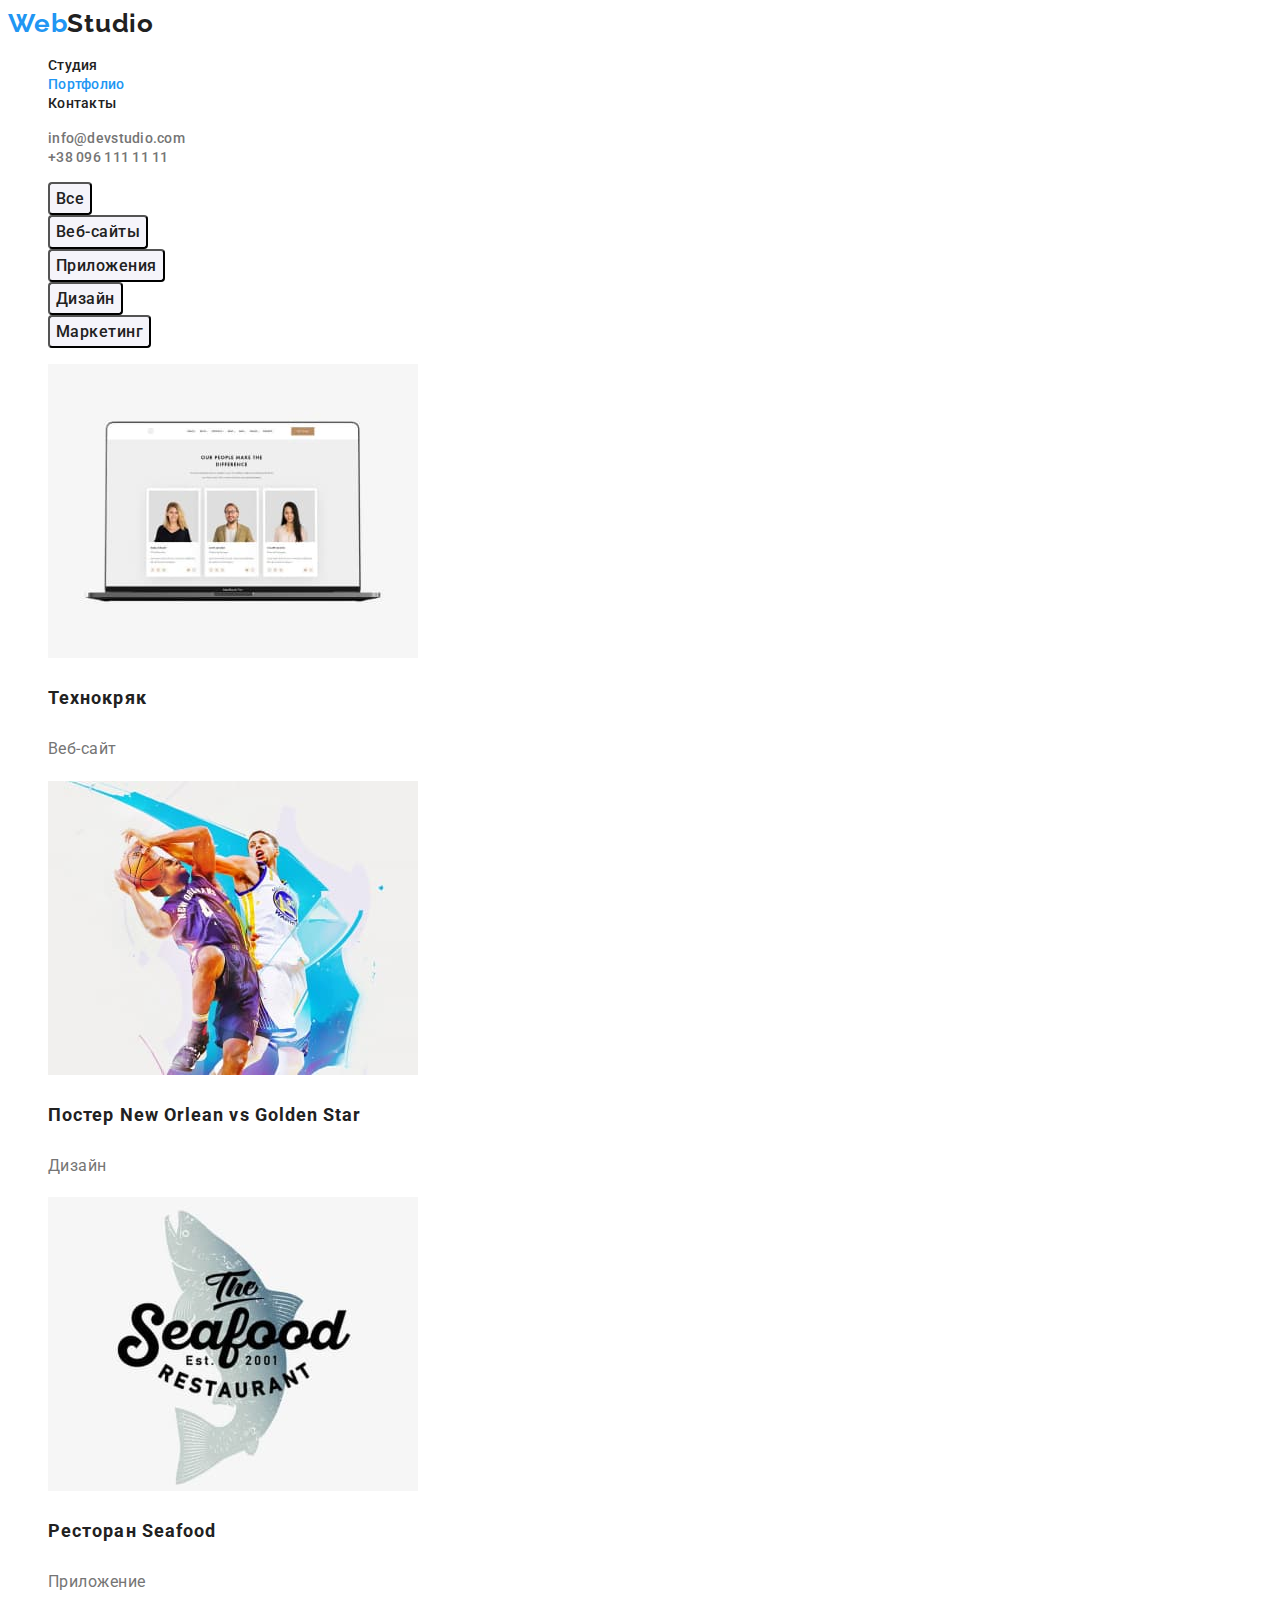
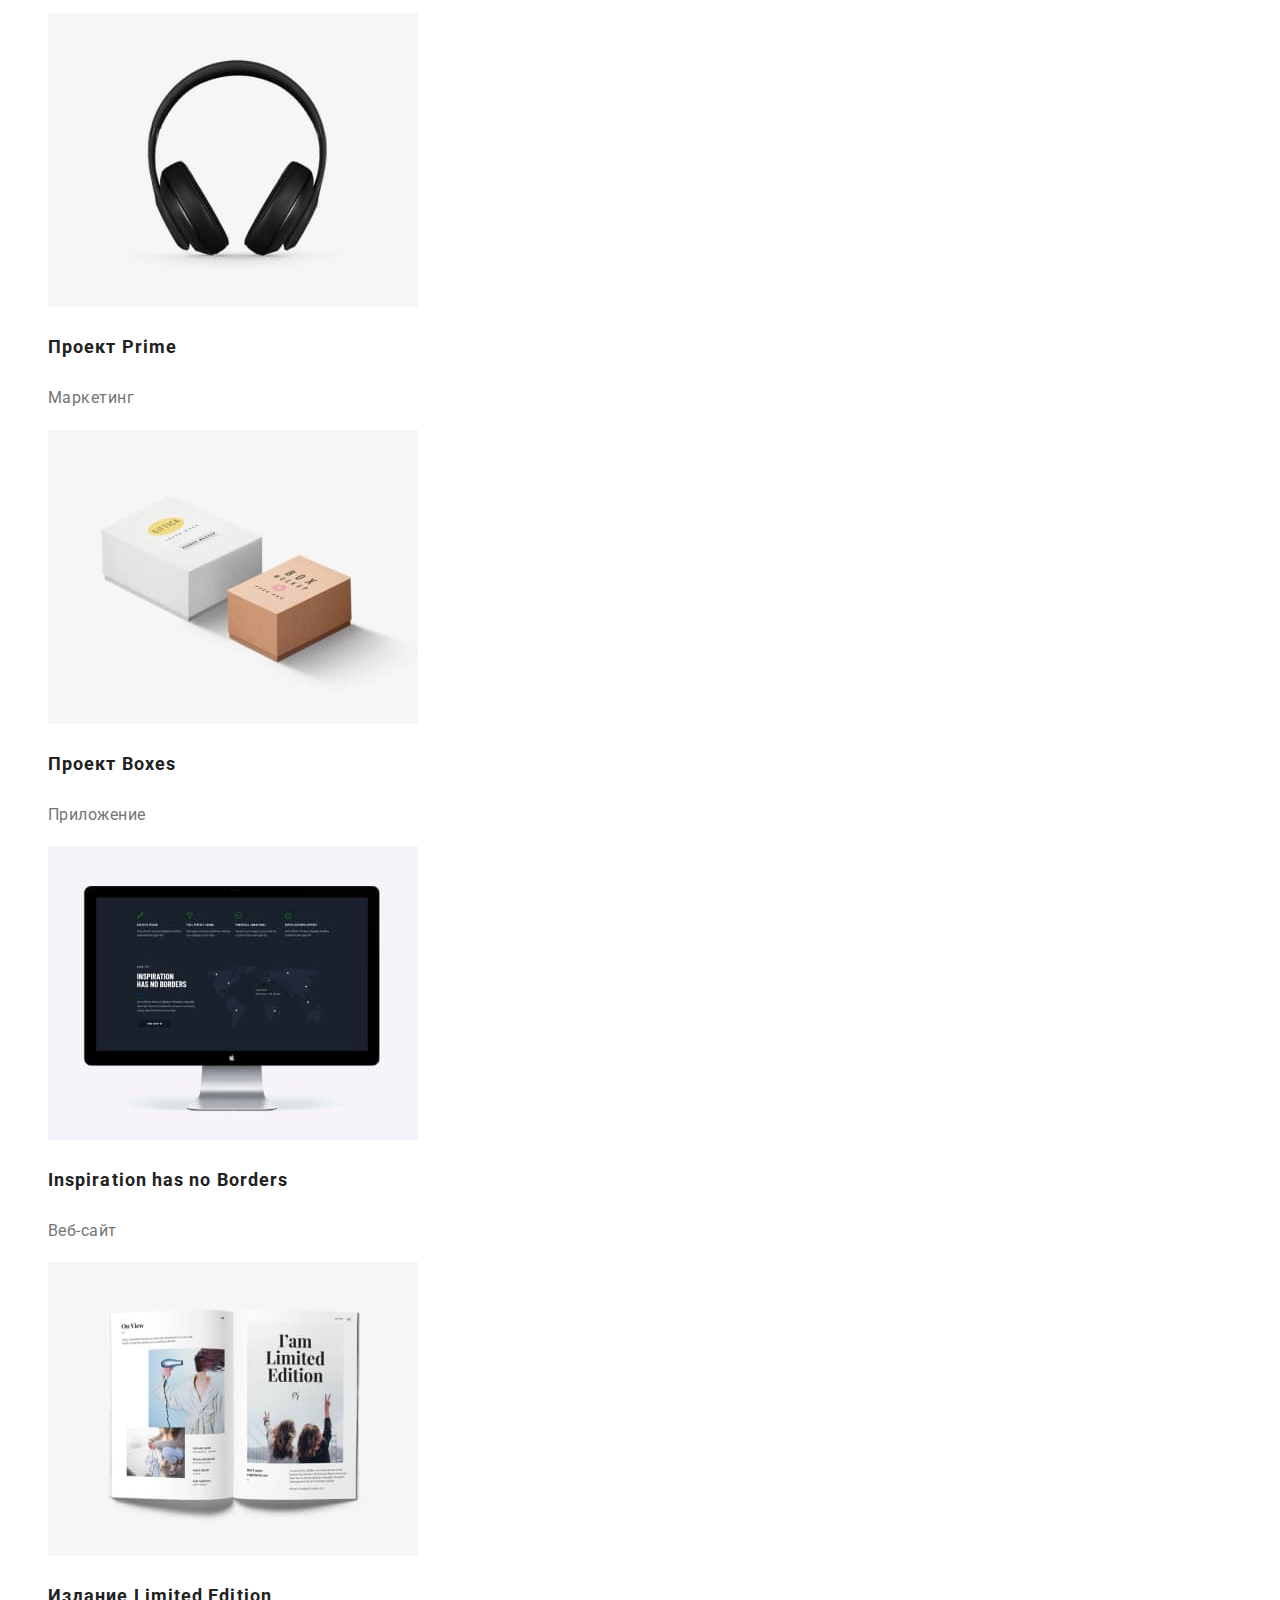
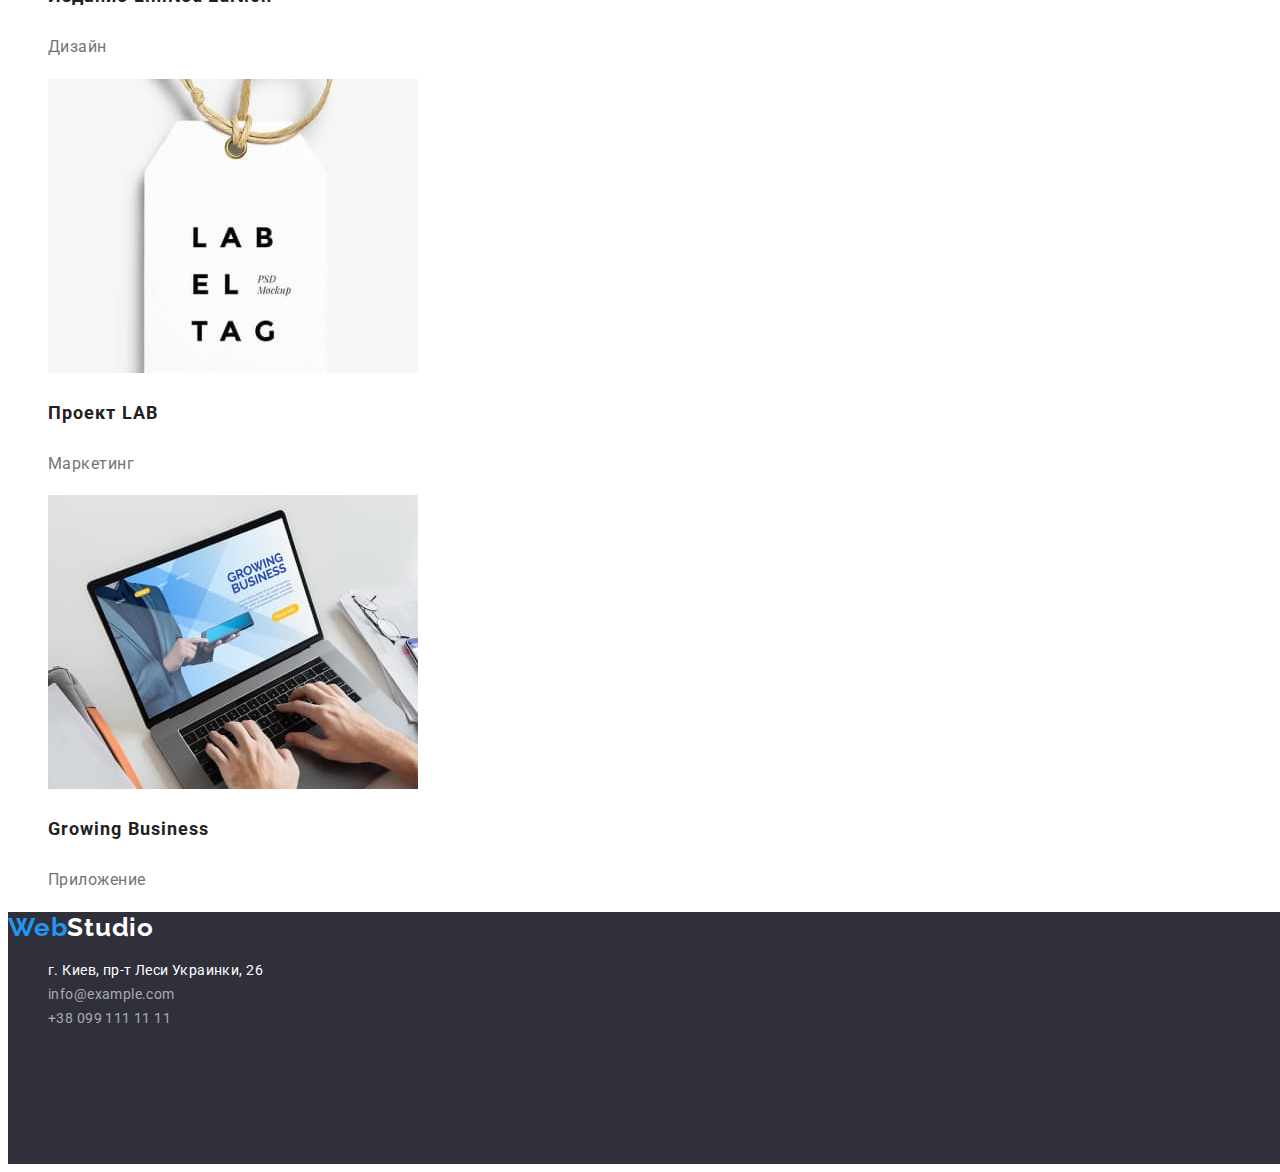
==== portfolio.html @ d27356a3 ".гит клон" ====
<!DOCTYPE html>
<html lang="ru">
  <head>
    <meta charset="UTF-8" />
    <meta http-equiv="X-UA-Compatible" content="IE=edge" />
    <meta name="viewport" content="width=device-width, initial-scale=1.0" />
    <title>Document</title>
    <link rel="stylesheet" href="./css/styles.css" />
    <link rel="preconnect" href="https://fonts.gstatic.com" />
    <link
      href="https://fonts.googleapis.com/css2?family=Raleway:wght@700&family=Roboto:wght@400;500;700;900&display=swap"
      rel="stylesheet"
    />
  </head>
  <body>
    <header class="page-header">
      <nav class="header-nav">
        <a class="logo link" href="./index.html">Web<span class="logo-span">Studio</span></a>
        <ul class="menu list">
          <li class="menu-item">
            <a class="menu-link link" href="./index.html">Студия</a>
          </li>
          <li class="menu-item">
            <a class="menu-link link current" href="./portfolio.html">Портфолио</a>
          </li>
          <li class="menu-item">
            <a class="menu-link link" href="">Контакты</a>
          </li>
        </ul>
      </nav>
      <ul class="header-contact list">
        <li class="header-contact-item">
          <a
            class="mail-link link"
            href="mailto:info@devstudio.com"
            target="_blank"
            rel="noopener noreferrer"
            >info@devstudio.com</a
          >
        </li>
        <li class="header-contact-item">
          <a class="tel-link link" href="tel:+380961111111">+38 096 111 11 11</a>
        </li>
      </ul>
    </header>
    <main>
      <section>
        <h2 hidden>Лист категорий</h2>
        <ul class="category-list list">
          <li class="category-list-item">
            <button class="category-list-button" type="button">Все</button>
          </li>
          <li class="category-list-item">
            <button class="category-list-button" type="button">Веб-сайты</button>
          </li>
          <li class="category-list-item">
            <button class="category-list-button" type="button">Приложения</button>
          </li>
          <li class="category-list-item">
            <button class="category-list-button" type="button">Дизайн</button>
          </li>
          <li class="category-list-item">
            <button class="category-list-button" type="button">Маркетинг</button>
          </li>
        </ul>
        <ul class="product-list list">
          <li class="product-item">
            <a class="product-link link" href=""
              ><img
                class="product-item-image"
                src="./images/portfolio/list-foto-1.jpg"
                alt="фотография на ноутбуке"
                width="370"
                height="294"
              />
              <h3 class="product-item-suptitle">Технокряк</h3>
              <p class="product-item-name">Веб-сайт</p></a
            >
          </li>
          <li class="product-item">
            <a class="product-link link" href="">
              <img
                class="product-item-image"
                src="./images/portfolio/list-foto-2.jpg"
                alt="два баскетболиста"
                width="370"
                height="294"
              />
              <h3 class="product-item-suptitle">Постер New Orlean vs Golden Star</h3>
              <p class="product-item-name">Дизайн</p></a
            >
          </li>
          <li class="product-item">
            <a class="product-link link" href=""
              ><img
                class="product-item-image"
                src="./images/portfolio/list-foto-3.jpg"
                alt="эмблема ресторана"
                width="370"
                height="294"
              />
              <h3 class="product-item-suptitle">Ресторан Seafood</h3>
              <p class="product-item-name">Приложение</p></a
            >
          </li>
          <li class="product-item">
            <a class="product-link link" href="">
              <img
                class="product-item-image"
                src="./images/portfolio/list-foto-4.jpg"
                alt="наушники"
                width="370"
                height="294"
              />
              <h3 class="product-item-suptitle">Проект Prime</h3>
              <p class="product-item-name">Маркетинг</p>
            </a>
          </li>
          <li class="product-item">
            <a class="product-link link" href="">
              <img
                class="product-item-image"
                src="./images/portfolio/list-foto-5.jpg"
                alt="коробки"
                width="370"
                height="294"
              />
              <h3 class="product-item-suptitle">Проект Boxes</h3>
              <p class="product-item-name">Приложение</p>
            </a>
          </li>
          <li class="product-item">
            <a class="product-link link" href="">
              <img
                class="product-item-image"
                src="./images/portfolio/list-foto-6.jpg"
                alt="экран компьютера"
                width="370"
                height="294"
              />
              <h3 class="product-item-suptitle" lang="en">Inspiration has no Borders</h3>
              <p class="product-item-name">Веб-сайт</p>
            </a>
          </li>
          <li class="product-item">
            <a class="product-link link" href="">
              <img
                class="product-item-image"
                src="./images/portfolio/list-foto-7.jpg"
                alt="открытая книга"
                width="370"
                height="294"
              />
              <h3 class="product-item-suptitle">Издание Limited Edition</h3>
              <p class="product-item-name">Дизайн</p>
            </a>
          </li>
          <li class="product-item">
            <a class="product-link link" href="">
              <img
                class="product-item-image"
                src="./images/portfolio/list-foto-8.jpg"
                alt="брелок"
                width="370"
                height="294"
              />
              <h3 class="product-item-suptitle">Проект LAB</h3>
              <p class="product-item-name">Маркетинг</p>
            </a>
          </li>
          <li class="product-item">
            <a class="product-link link" href="">
              <img
                class="product-item-image"
                src="./images/portfolio/list-foto-9.jpg"
                alt="человек печатает на ноутбуке"
                width="370"
                height="294"
              />
              <h3 class="product-item-suptitle" lang="en">Growing Business</h3>
              <p class="product-item-name">Приложение</p>
            </a>
          </li>
        </ul>
      </section>
    </main>
    <footer class="page-footer">
      <a class="logo link" href="./index.html">Web<span class="logo-span-white">Studio</span></a>
      <address class="footer-address">
        <ul class="footer-adrress list">
          <li class="footer-adrress-item">
            <a
              class="address-link link"
              href="https://goo.gl/maps/wWA3sE1tbe9znMvM6"
              target="_blank"
              rel="noopener noreferrer"
            >
              г. Киев, пр-т Леси Украинки, 26</a
            >
          </li>

          <li class="footer-adrress-item">
            <a class="mail-link-footer link" href="mailto:info@example.com">info@example.com</a>
          </li>
          <li class="footer-adrress-item">
            <a class="tel-link-footer link" href="tel:+380991111111">+38 099 111 11 11</a>
          </li>
        </ul>
      </address>
    </footer>
  </body>
</html>
---- css/styles.css ----
:root {
  --accent-color: #2196f3;
  --black-title-color: #212121;
  --product-item-name-color: #757575;
}

body {
  font-family: 'Roboto', sans-serif;
  font-style: normal;
  font-weight: 400;
}
/* header */
.logo {
  font-family: Raleway;
  font-weight: 700;
  font-size: 26px;
  line-height: 1.2;

  letter-spacing: 0.03em;

  color: var(--accent-color);
}
.logo-span {
  color: var(--black-title-color);
}
.logo-span-white {
  color: #ffffff;
}
.list {
  list-style: none;
}
.link {
  text-decoration: none;
}
.menu-link.current {
  color: var(--accent-color);
}
.menu-link {
  font-weight: 500;
  font-size: 14px;
  line-height: 1.14;
  letter-spacing: 0.02em;
  color: var(--black-title-color);
}

.menu-link:hover,
.menu-link:focus {
  color: var(--accent-color);
}
.tel-link {
  font-weight: 500;
  font-size: 14px;
  line-height: 1.14;
  letter-spacing: 0.02em;
  color: var(--product-item-name-color);
}
.mail-link {
  font-weight: 500;
  font-size: 14px;
  line-height: 1.14;
  letter-spacing: 0.02em;
  color: var(--product-item-name-color);
}
.tel-link:hover,
.tel-link:focus {
  color: var(--accent-color);
}
.mail-link:hover,
.mail-link:focus {
  color: var(--accent-color);
}

/* main */

.main-title {
  font-weight: 900;
  font-size: 44px;
  line-height: 1.37;
  text-align: center;
  letter-spacing: 0.06em;
  text-transform: uppercase;

  /* color: #ffffff; */
}

.modal-btn {
  font-family: 'Roboto', sans-serif;
  font-weight: 700;
  font-size: 16px;
  line-height: 1.88;
  color: #ffffff;
  width: 200px;
  height: 50px;
  left: 700px;
  top: 430px;
  cursor: pointer;
  background-color: var(--accent-color);
  box-shadow: 0px 4px 4px rgba(0, 0, 0, 0.15);
  border-radius: 4px;
}
.modal-btn:hover,
.modal-btn:focus {
  background: #188ce8;
  box-shadow: 0px 4px 4px rgba(0, 0, 0, 0.15);
  border-radius: 4px;
}
.advantage-suptitle {
  font-weight: 700;
  font-size: 14px;
  line-height: 1.14;
  letter-spacing: 0.03em;
  text-transform: uppercase;

  color: var(--black-title-color);
}
.advantage-text {
  font-weight: 400;
  font-size: 14px;
  line-height: 1.71;
  letter-spacing: 0.03em;
  color: #757575;
}
.about-title {
  font-weight: 700;
  font-size: 36px;
  line-height: 1.17;
  text-align: center;
  letter-spacing: 0.03em;

  color: var(--black-title-color);
}
.team-title {
  font-weight: bold;
  font-size: 36px;
  line-height: 1.17;
  text-align: center;
  letter-spacing: 0.03em;
  color: var(--black-title-color);
}
.team-name {
  font-weight: 500;
  font-size: 16px;
  line-height: 1.19;

  letter-spacing: 0.03em;

  color: var(--black-title-color);
}
.team-profession {
  font-weight: 400;
  font-size: 16px;
  line-height: 1.19;

  letter-spacing: 0.03em;

  color: var(--product-item-name-color);
}
/* portfolio main */
.product-item-name {
  font-weight: 400;
  font-size: 16px;
  line-height: 1.9;
  letter-spacing: 0.03em;
  color: var(--product-item-name-color);
}
.product-item-suptitle {
  font-weight: 700;
  font-size: 18px;
  line-height: 2;

  letter-spacing: 0.06em;

  color: var(--black-title-color);
}

.category-list-button {
  font-family: 'Roboto', sans-serif;
  color: var(--black-title-color);
  font-weight: 500;
  font-size: 16px;
  line-height: 1.7;
  text-align: center;
  letter-spacing: 0.03em;
  border-radius: 4px;
  background-color: #f5f4fa;
}
.category-list-button:hover,
.category-list-button:focus {
  color: #ffffff;
  background-color: var(--accent-color);
}
/* footer */
.footer-address {
  font-style: normal;
}
.page-footer {
  width: 1600px;
  height: 252px;
  left: 0px;
  top: 2097px;
  background-color: #2f303a;
}
.address-link {
  font-size: 14px;
  line-height: 1.71;
  letter-spacing: 0.03em;
  color: #ffffff;
}
.address-link:hover,
.address-link:focus {
  color: var(--accent-color);
}
.mail-link-footer {
  font-size: 14px;
  line-height: 1.71;

  letter-spacing: 0.03em;

  color: rgba(255, 255, 255, 0.6);
}
.mail-link-footer:hover,
.mail-link-footer:focus {
  color: var(--accent-color);
}
.tel-link-footer {
  font-size: 14px;
  line-height: 1.71;

  letter-spacing: 0.03em;

  color: rgba(255, 255, 255, 0.6);
}
.tel-link-footer:hover,
.tel-link-footer:focus {
  color: var(--accent-color);
}
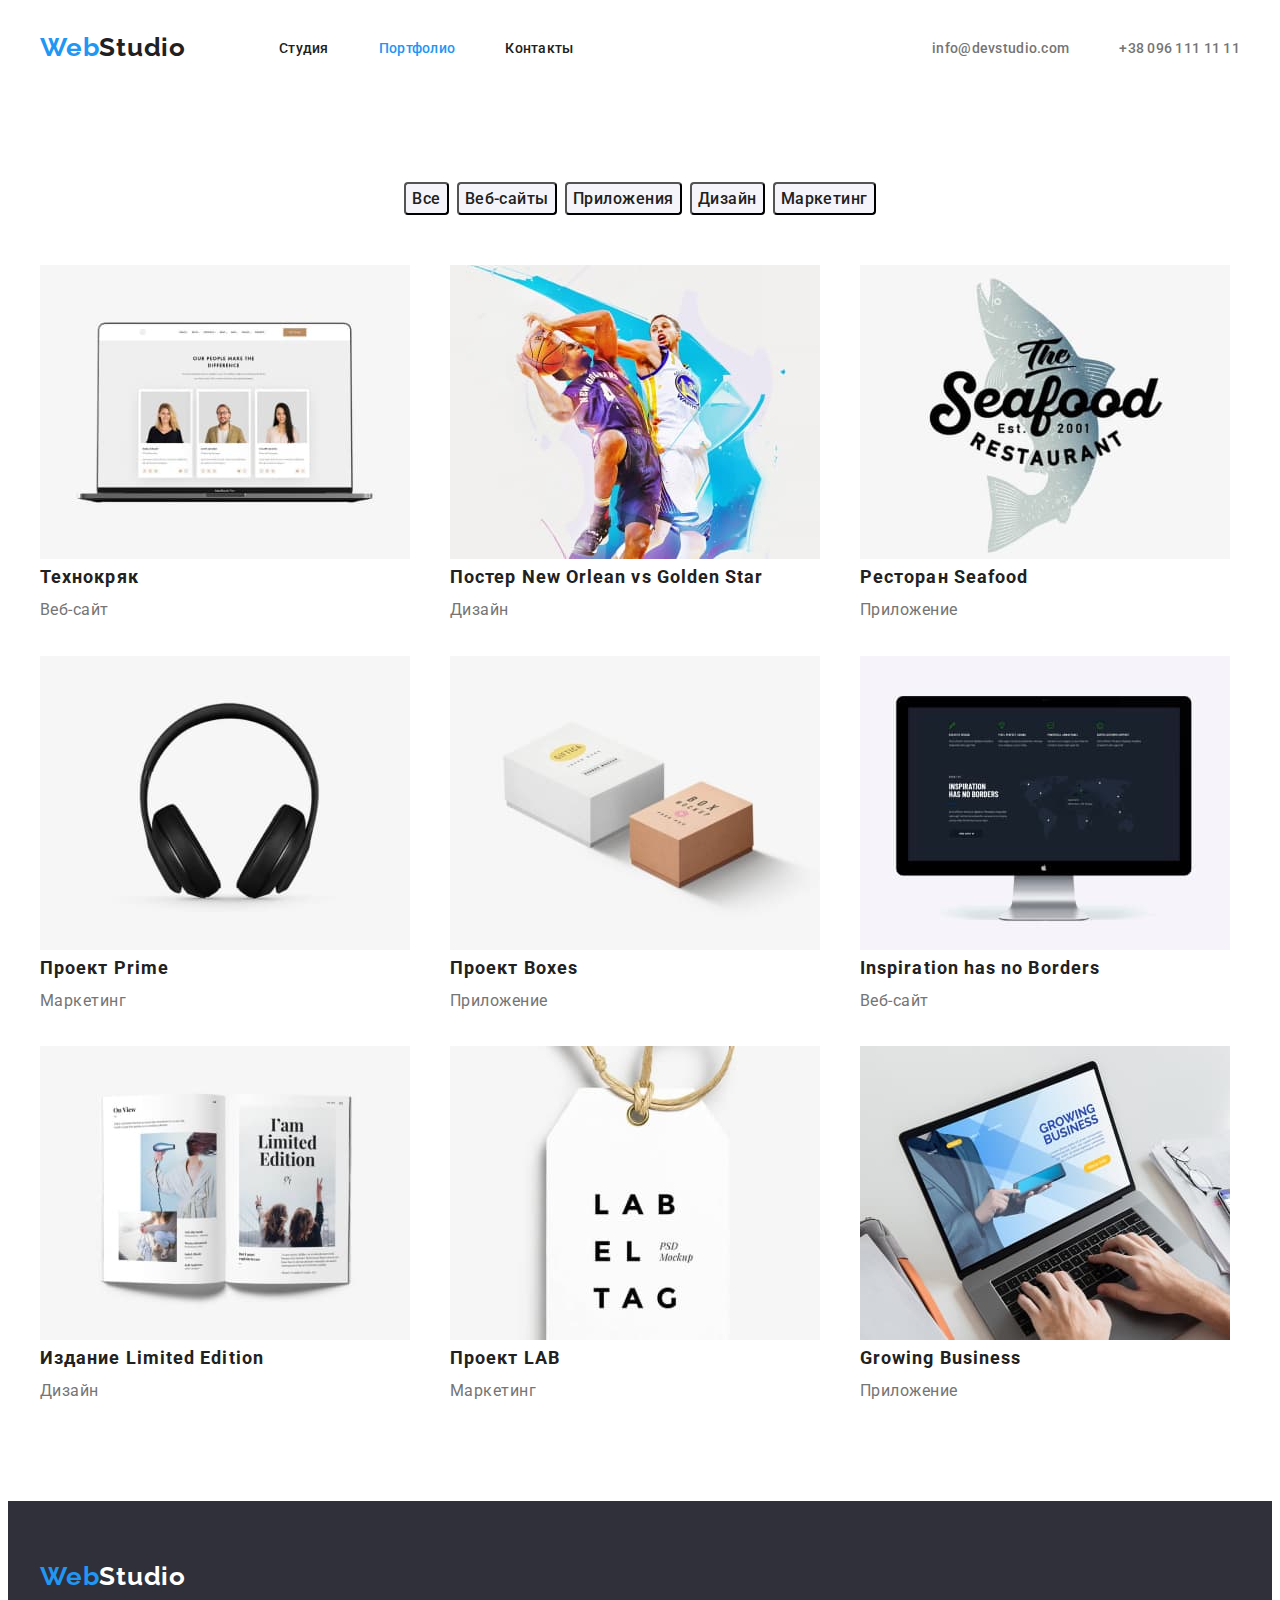
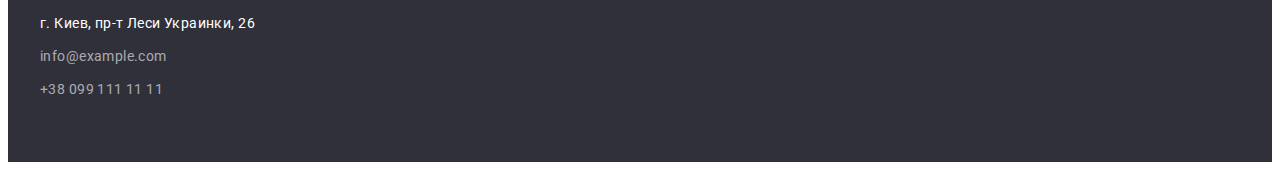
==== commit bd9ee5f4: "дз №3" ====
--- a/portfolio.html
+++ b/portfolio.html
@@ -14,199 +14,205 @@
   </head>
   <body>
     <header class="page-header">
-      <nav class="header-nav">
-        <a class="logo link" href="./index.html">Web<span class="logo-span">Studio</span></a>
-        <ul class="menu list">
-          <li class="menu-item">
-            <a class="menu-link link" href="./index.html">Студия</a>
+      <div class="container header-container">
+        <nav class="header-nav">
+          <a class="logo link" href="./index.html">Web<span class="logo-span">Studio</span></a>
+          <ul class="menu list">
+            <li class="menu-item">
+              <a class="menu-link link" href="./index.html">Студия</a>
+            </li>
+            <li class="menu-item">
+              <a class="menu-link link current" href="./portfolio.html">Портфолио</a>
+            </li>
+            <li class="menu-item">
+              <a class="menu-link link" href="">Контакты</a>
+            </li>
+          </ul>
+        </nav>
+        <ul class="header-contact list">
+          <li class="header-contact-item">
+            <a
+              class="mail-link link"
+              href="mailto:info@devstudio.com"
+              target="_blank"
+              rel="noopener noreferrer"
+              >info@devstudio.com</a
+            >
           </li>
-          <li class="menu-item">
-            <a class="menu-link link current" href="./portfolio.html">Портфолио</a>
-          </li>
-          <li class="menu-item">
-            <a class="menu-link link" href="">Контакты</a>
+          <li class="header-contact-item">
+            <a class="tel-link link" href="tel:+380961111111">+38 096 111 11 11</a>
           </li>
         </ul>
-      </nav>
-      <ul class="header-contact list">
-        <li class="header-contact-item">
-          <a
-            class="mail-link link"
-            href="mailto:info@devstudio.com"
-            target="_blank"
-            rel="noopener noreferrer"
-            >info@devstudio.com</a
-          >
-        </li>
-        <li class="header-contact-item">
-          <a class="tel-link link" href="tel:+380961111111">+38 096 111 11 11</a>
-        </li>
-      </ul>
+      </div>
     </header>
     <main>
       <section>
-        <h2 hidden>Лист категорий</h2>
-        <ul class="category-list list">
-          <li class="category-list-item">
-            <button class="category-list-button" type="button">Все</button>
-          </li>
-          <li class="category-list-item">
-            <button class="category-list-button" type="button">Веб-сайты</button>
-          </li>
-          <li class="category-list-item">
-            <button class="category-list-button" type="button">Приложения</button>
-          </li>
-          <li class="category-list-item">
-            <button class="category-list-button" type="button">Дизайн</button>
-          </li>
-          <li class="category-list-item">
-            <button class="category-list-button" type="button">Маркетинг</button>
-          </li>
-        </ul>
-        <ul class="product-list list">
-          <li class="product-item">
-            <a class="product-link link" href=""
-              ><img
-                class="product-item-image"
-                src="./images/portfolio/list-foto-1.jpg"
-                alt="фотография на ноутбуке"
-                width="370"
-                height="294"
-              />
-              <h3 class="product-item-suptitle">Технокряк</h3>
-              <p class="product-item-name">Веб-сайт</p></a
-            >
-          </li>
-          <li class="product-item">
-            <a class="product-link link" href="">
-              <img
-                class="product-item-image"
-                src="./images/portfolio/list-foto-2.jpg"
-                alt="два баскетболиста"
-                width="370"
-                height="294"
-              />
-              <h3 class="product-item-suptitle">Постер New Orlean vs Golden Star</h3>
-              <p class="product-item-name">Дизайн</p></a
-            >
-          </li>
-          <li class="product-item">
-            <a class="product-link link" href=""
-              ><img
-                class="product-item-image"
-                src="./images/portfolio/list-foto-3.jpg"
-                alt="эмблема ресторана"
-                width="370"
-                height="294"
-              />
-              <h3 class="product-item-suptitle">Ресторан Seafood</h3>
-              <p class="product-item-name">Приложение</p></a
-            >
-          </li>
-          <li class="product-item">
-            <a class="product-link link" href="">
-              <img
-                class="product-item-image"
-                src="./images/portfolio/list-foto-4.jpg"
-                alt="наушники"
-                width="370"
-                height="294"
-              />
-              <h3 class="product-item-suptitle">Проект Prime</h3>
-              <p class="product-item-name">Маркетинг</p>
-            </a>
-          </li>
-          <li class="product-item">
-            <a class="product-link link" href="">
-              <img
-                class="product-item-image"
-                src="./images/portfolio/list-foto-5.jpg"
-                alt="коробки"
-                width="370"
-                height="294"
-              />
-              <h3 class="product-item-suptitle">Проект Boxes</h3>
-              <p class="product-item-name">Приложение</p>
-            </a>
-          </li>
-          <li class="product-item">
-            <a class="product-link link" href="">
-              <img
-                class="product-item-image"
-                src="./images/portfolio/list-foto-6.jpg"
-                alt="экран компьютера"
-                width="370"
-                height="294"
-              />
-              <h3 class="product-item-suptitle" lang="en">Inspiration has no Borders</h3>
-              <p class="product-item-name">Веб-сайт</p>
-            </a>
-          </li>
-          <li class="product-item">
-            <a class="product-link link" href="">
-              <img
-                class="product-item-image"
-                src="./images/portfolio/list-foto-7.jpg"
-                alt="открытая книга"
-                width="370"
-                height="294"
-              />
-              <h3 class="product-item-suptitle">Издание Limited Edition</h3>
-              <p class="product-item-name">Дизайн</p>
-            </a>
-          </li>
-          <li class="product-item">
-            <a class="product-link link" href="">
-              <img
-                class="product-item-image"
-                src="./images/portfolio/list-foto-8.jpg"
-                alt="брелок"
-                width="370"
-                height="294"
-              />
-              <h3 class="product-item-suptitle">Проект LAB</h3>
-              <p class="product-item-name">Маркетинг</p>
-            </a>
-          </li>
-          <li class="product-item">
-            <a class="product-link link" href="">
-              <img
-                class="product-item-image"
-                src="./images/portfolio/list-foto-9.jpg"
-                alt="человек печатает на ноутбуке"
-                width="370"
-                height="294"
-              />
-              <h3 class="product-item-suptitle" lang="en">Growing Business</h3>
-              <p class="product-item-name">Приложение</p>
-            </a>
-          </li>
-        </ul>
+        <div class="container category-list-container">
+          <h2 hidden>Лист категорий</h2>
+          <ul class="category-list list">
+            <li class="category-list-item">
+              <button class="category-list-button" type="button">Все</button>
+            </li>
+            <li class="category-list-item">
+              <button class="category-list-button" type="button">Веб-сайты</button>
+            </li>
+            <li class="category-list-item">
+              <button class="category-list-button" type="button">Приложения</button>
+            </li>
+            <li class="category-list-item">
+              <button class="category-list-button" type="button">Дизайн</button>
+            </li>
+            <li class="category-list-item">
+              <button class="category-list-button" type="button">Маркетинг</button>
+            </li>
+          </ul>
+          <ul class="product-list list">
+            <li class="product-item">
+              <a class="product-link link" href=""
+                ><img
+                  class="product-item-image"
+                  src="./images/portfolio/list-foto-1.jpg"
+                  alt="фотография на ноутбуке"
+                  width="370"
+                  height="294"
+                />
+                <h3 class="product-item-suptitle">Технокряк</h3>
+                <p class="product-item-name">Веб-сайт</p></a
+              >
+            </li>
+            <li class="product-item">
+              <a class="product-link link" href="">
+                <img
+                  class="product-item-image"
+                  src="./images/portfolio/list-foto-2.jpg"
+                  alt="два баскетболиста"
+                  width="370"
+                  height="294"
+                />
+                <h3 class="product-item-suptitle">Постер New Orlean vs Golden Star</h3>
+                <p class="product-item-name">Дизайн</p></a
+              >
+            </li>
+            <li class="product-item">
+              <a class="product-link link" href=""
+                ><img
+                  class="product-item-image"
+                  src="./images/portfolio/list-foto-3.jpg"
+                  alt="эмблема ресторана"
+                  width="370"
+                  height="294"
+                />
+                <h3 class="product-item-suptitle">Ресторан Seafood</h3>
+                <p class="product-item-name">Приложение</p></a
+              >
+            </li>
+            <li class="product-item">
+              <a class="product-link link" href="">
+                <img
+                  class="product-item-image"
+                  src="./images/portfolio/list-foto-4.jpg"
+                  alt="наушники"
+                  width="370"
+                  height="294"
+                />
+                <h3 class="product-item-suptitle">Проект Prime</h3>
+                <p class="product-item-name">Маркетинг</p>
+              </a>
+            </li>
+            <li class="product-item">
+              <a class="product-link link" href="">
+                <img
+                  class="product-item-image"
+                  src="./images/portfolio/list-foto-5.jpg"
+                  alt="коробки"
+                  width="370"
+                  height="294"
+                />
+                <h3 class="product-item-suptitle">Проект Boxes</h3>
+                <p class="product-item-name">Приложение</p>
+              </a>
+            </li>
+            <li class="product-item">
+              <a class="product-link link" href="">
+                <img
+                  class="product-item-image"
+                  src="./images/portfolio/list-foto-6.jpg"
+                  alt="экран компьютера"
+                  width="370"
+                  height="294"
+                />
+                <h3 class="product-item-suptitle" lang="en">Inspiration has no Borders</h3>
+                <p class="product-item-name">Веб-сайт</p>
+              </a>
+            </li>
+            <li class="product-item">
+              <a class="product-link link" href="">
+                <img
+                  class="product-item-image"
+                  src="./images/portfolio/list-foto-7.jpg"
+                  alt="открытая книга"
+                  width="370"
+                  height="294"
+                />
+                <h3 class="product-item-suptitle">Издание Limited Edition</h3>
+                <p class="product-item-name">Дизайн</p>
+              </a>
+            </li>
+            <li class="product-item">
+              <a class="product-link link" href="">
+                <img
+                  class="product-item-image"
+                  src="./images/portfolio/list-foto-8.jpg"
+                  alt="брелок"
+                  width="370"
+                  height="294"
+                />
+                <h3 class="product-item-suptitle">Проект LAB</h3>
+                <p class="product-item-name">Маркетинг</p>
+              </a>
+            </li>
+            <li class="product-item">
+              <a class="product-link link" href="">
+                <img
+                  class="product-item-image"
+                  src="./images/portfolio/list-foto-9.jpg"
+                  alt="человек печатает на ноутбуке"
+                  width="370"
+                  height="294"
+                />
+                <h3 class="product-item-suptitle" lang="en">Growing Business</h3>
+                <p class="product-item-name">Приложение</p>
+              </a>
+            </li>
+          </ul>
+        </div>
       </section>
     </main>
     <footer class="page-footer">
-      <a class="logo link" href="./index.html">Web<span class="logo-span-white">Studio</span></a>
-      <address class="footer-address">
-        <ul class="footer-adrress list">
-          <li class="footer-adrress-item">
-            <a
-              class="address-link link"
-              href="https://goo.gl/maps/wWA3sE1tbe9znMvM6"
-              target="_blank"
-              rel="noopener noreferrer"
-            >
-              г. Киев, пр-т Леси Украинки, 26</a
-            >
-          </li>
+      <div class="container footer-container">
+        <a class="logo link" href="./index.html">Web<span class="logo-span-white">Studio</span></a>
+        <address class="footer-address">
+          <ul class="footer-adrress list">
+            <li class="footer-adrress-item">
+              <a
+                class="address-link link"
+                href="https://goo.gl/maps/wWA3sE1tbe9znMvM6"
+                target="_blank"
+                rel="noopener noreferrer"
+              >
+                г. Киев, пр-т Леси Украинки, 26</a
+              >
+            </li>
 
-          <li class="footer-adrress-item">
-            <a class="mail-link-footer link" href="mailto:info@example.com">info@example.com</a>
-          </li>
-          <li class="footer-adrress-item">
-            <a class="tel-link-footer link" href="tel:+380991111111">+38 099 111 11 11</a>
-          </li>
-        </ul>
-      </address>
+            <li class="footer-adrress-item">
+              <a class="mail-link-footer link" href="mailto:info@example.com">info@example.com</a>
+            </li>
+            <li class="footer-adrress-item">
+              <a class="tel-link-footer link" href="tel:+380991111111">+38 099 111 11 11</a>
+            </li>
+          </ul>
+        </address>
+      </div>
     </footer>
   </body>
 </html>
--- a/css/styles.css
+++ b/css/styles.css
@@ -3,14 +3,56 @@
   --black-title-color: #212121;
   --product-item-name-color: #757575;
 }
+h1,
+h2,
+h3,
+h4,
+h5,
+h6,
+p {
+  margin-top: 0;
+  margin-bottom: 0;
+}
+ol,
+ul {
+  margin-top: 0;
+  margin-bottom: 0;
+  padding-left: 0;
+}
+img {
+  display: block;
+}
+.list {
+  list-style: none;
+}
+.link {
+  text-decoration: none;
+}
 
 body {
   font-family: 'Roboto', sans-serif;
   font-style: normal;
   font-weight: 400;
 }
+.container {
+  width: 1200px;
+  margin: 0 auto;
+  padding-left: 15px;
+  padding-right: 15px;
+}
 /* header */
+.page-header {
+  padding-top: 24px;
+  padding-bottom: 25px;
+  /* border: solid tomato; */
+}
+
+.header-container {
+  display: flex;
+}
+
 .logo {
+  margin-right: 93px;
   font-family: Raleway;
   font-weight: 700;
   font-size: 26px;
@@ -26,11 +68,16 @@
 .logo-span-white {
   color: #ffffff;
 }
-.list {
-  list-style: none;
-}
-.link {
-  text-decoration: none;
+.header-nav {
+  display: flex;
+  align-items: center;
+}
+.menu {
+  display: flex;
+  align-items: center;
+}
+.menu-item:not(:last-child) {
+  margin-right: 50px;
 }
 .menu-link.current {
   color: var(--accent-color);
@@ -47,7 +94,13 @@
 .menu-link:focus {
   color: var(--accent-color);
 }
+.header-contact {
+  margin-left: auto;
+  display: flex;
+  align-items: center;
+}
 .tel-link {
+  margin-left: 50px;
   font-weight: 500;
   font-size: 14px;
   line-height: 1.14;
@@ -71,7 +124,14 @@
 }
 
 /* main */
-
+.hero {
+  background: #2f303a;
+}
+.hero-container {
+  /* border: solid tomato; */
+  padding-top: 200px;
+  padding-bottom: 200px;
+}
 .main-title {
   font-weight: 900;
   font-size: 44px;
@@ -80,21 +140,22 @@
   letter-spacing: 0.06em;
   text-transform: uppercase;
 
-  /* color: #ffffff; */
+  color: #ffffff;
 }
 
 .modal-btn {
+  display: block;
+  margin-top: 30px;
+  margin-left: auto;
+  margin-right: auto;
+  padding: 10px 32px;
   font-family: 'Roboto', sans-serif;
   font-weight: 700;
   font-size: 16px;
   line-height: 1.88;
   color: #ffffff;
-  width: 200px;
-  height: 50px;
-  left: 700px;
-  top: 430px;
   cursor: pointer;
-  background-color: var(--accent-color);
+  background: #2196f3;
   box-shadow: 0px 4px 4px rgba(0, 0, 0, 0.15);
   border-radius: 4px;
 }
@@ -104,7 +165,18 @@
   box-shadow: 0px 4px 4px rgba(0, 0, 0, 0.15);
   border-radius: 4px;
 }
+.advantage {
+  padding-top: 94px;
+}
+.advantage-list {
+  display: flex;
+  /* padding-top: 94px; */
+}
+.advantage-list-item:not(:last-child) {
+  margin-right: 30px;
+}
 .advantage-suptitle {
+  margin-bottom: 10px;
   font-weight: 700;
   font-size: 14px;
   line-height: 1.14;
@@ -120,7 +192,11 @@
   letter-spacing: 0.03em;
   color: #757575;
 }
+.about {
+  padding-top: 94px;
+}
 .about-title {
+  margin-bottom: 50px;
   font-weight: 700;
   font-size: 36px;
   line-height: 1.17;
@@ -128,6 +204,17 @@
   letter-spacing: 0.03em;
 
   color: var(--black-title-color);
+}
+.about-list {
+  display: flex;
+  padding-bottom: 94px;
+}
+.about-list-item:not(:last-child) {
+  margin-right: 30px;
+}
+/* team */
+.team {
+  background: #f5f4fa;
 }
 .team-title {
   font-weight: bold;
@@ -136,8 +223,35 @@
   text-align: center;
   letter-spacing: 0.03em;
   color: var(--black-title-color);
-}
+  margin-bottom: 50px;
+}
+.team-list {
+  display: flex;
+  flex-wrap: wrap;
+  margin-left: -30px;
+  margin-top: -30px;
+}
+.team-content {
+  padding: 30px 32px;
+  text-align: center;
+}
+.team-container {
+  padding-top: 94px;
+  padding-bottom: 94px;
+}
+.team-list-item {
+  flex-basis: calc((100% - 120px) / 4);
+  margin-left: 30px;
+  margin-top: 30px;
+  background: #ffffff;
+
+  box-shadow: 0px 1px 3px rgba(0, 0, 0, 0.12), 0px 1px 1px rgba(0, 0, 0, 0.14),
+    0px 2px 1px rgba(0, 0, 0, 0.2);
+  border-radius: 0px 0px 4px 4px;
+}
+
 .team-name {
+  margin-bottom: 10px;
   font-weight: 500;
   font-size: 16px;
   line-height: 1.19;
@@ -155,6 +269,56 @@
 
   color: var(--product-item-name-color);
 }
+/* footer */
+.footer-address {
+  font-style: normal;
+  margin-top: 20px;
+}
+.footer-adrress-item:not(:last-child) {
+  margin-bottom: 9px;
+}
+.page-footer {
+  background-color: #2f303a;
+}
+.footer-container {
+  padding-top: 60px;
+  padding-bottom: 60px;
+}
+.address-link {
+  font-size: 14px;
+  line-height: 1.71;
+  letter-spacing: 0.03em;
+  color: #ffffff;
+}
+.address-link:hover,
+.address-link:focus {
+  color: var(--accent-color);
+}
+.mail-link-footer {
+  font-size: 14px;
+  line-height: 1.71;
+
+  letter-spacing: 0.03em;
+
+  color: rgba(255, 255, 255, 0.6);
+}
+.mail-link-footer:hover,
+.mail-link-footer:focus {
+  color: var(--accent-color);
+}
+.tel-link-footer {
+  font-size: 14px;
+  line-height: 1.71;
+
+  letter-spacing: 0.03em;
+
+  color: rgba(255, 255, 255, 0.6);
+}
+.tel-link-footer:hover,
+.tel-link-footer:focus {
+  color: var(--accent-color);
+}
+/* footer-end */
 /* portfolio main */
 .product-item-name {
   font-weight: 400;
@@ -163,6 +327,18 @@
   letter-spacing: 0.03em;
   color: var(--product-item-name-color);
 }
+.product-list {
+  display: flex;
+  flex-wrap: wrap;
+  flex-basis: calc((100% - 90px) / 3);
+  margin-left: -30px;
+  margin-top: -30px;
+}
+.product-item {
+  flex-basis: calc((100% - 90px) / 3);
+  margin-left: 30px;
+  margin-top: 30px;
+}
 .product-item-suptitle {
   font-weight: 700;
   font-size: 18px;
@@ -172,7 +348,18 @@
 
   color: var(--black-title-color);
 }
-
+.category-list-container {
+  padding-top: 94px;
+  padding-bottom: 94px;
+}
+.category-list {
+  display: flex;
+  justify-content: center;
+  margin-bottom: 50px;
+}
+.category-list-item:not(:last-child) {
+  margin-right: 8px;
+}
 .category-list-button {
   font-family: 'Roboto', sans-serif;
   color: var(--black-title-color);
@@ -189,48 +376,3 @@
   color: #ffffff;
   background-color: var(--accent-color);
 }
-/* footer */
-.footer-address {
-  font-style: normal;
-}
-.page-footer {
-  width: 1600px;
-  height: 252px;
-  left: 0px;
-  top: 2097px;
-  background-color: #2f303a;
-}
-.address-link {
-  font-size: 14px;
-  line-height: 1.71;
-  letter-spacing: 0.03em;
-  color: #ffffff;
-}
-.address-link:hover,
-.address-link:focus {
-  color: var(--accent-color);
-}
-.mail-link-footer {
-  font-size: 14px;
-  line-height: 1.71;
-
-  letter-spacing: 0.03em;
-
-  color: rgba(255, 255, 255, 0.6);
-}
-.mail-link-footer:hover,
-.mail-link-footer:focus {
-  color: var(--accent-color);
-}
-.tel-link-footer {
-  font-size: 14px;
-  line-height: 1.71;
-
-  letter-spacing: 0.03em;
-
-  color: rgba(255, 255, 255, 0.6);
-}
-.tel-link-footer:hover,
-.tel-link-footer:focus {
-  color: var(--accent-color);
-}
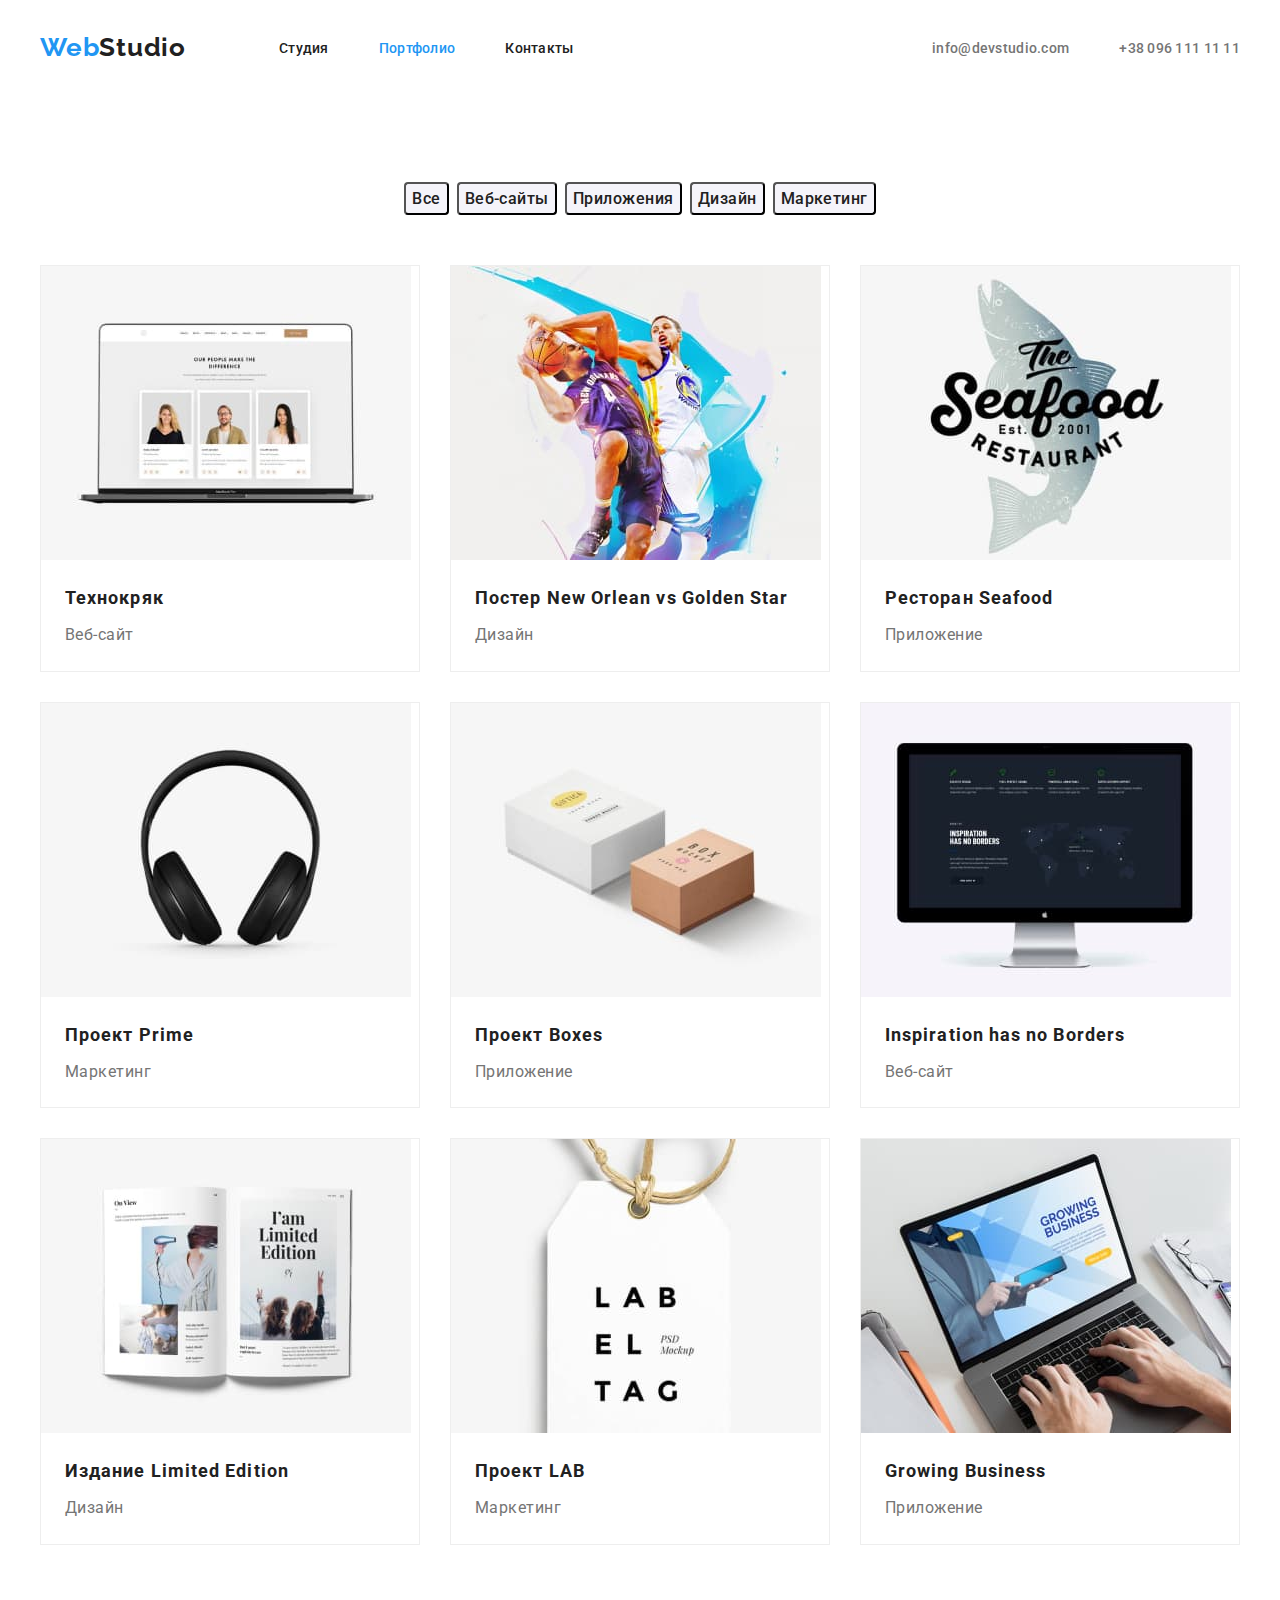
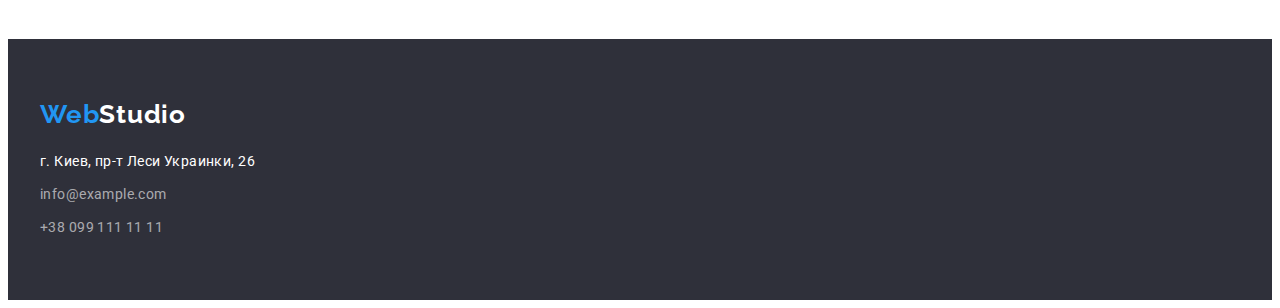
==== commit 7b9eb339: "123" ====
--- a/portfolio.html
+++ b/portfolio.html
@@ -76,9 +76,10 @@
                   width="370"
                   height="294"
                 />
-                <h3 class="product-item-suptitle">Технокряк</h3>
-                <p class="product-item-name">Веб-сайт</p></a
-              >
+                <div class="product-item-content"><h3 class="product-item-suptitle">Технокряк</h3>
+                <p class="product-item-name">Веб-сайт</p></div>
+                
+              
             </li>
             <li class="product-item">
               <a class="product-link link" href="">
@@ -89,9 +90,10 @@
                   width="370"
                   height="294"
                 />
-                <h3 class="product-item-suptitle">Постер New Orlean vs Golden Star</h3>
-                <p class="product-item-name">Дизайн</p></a
-              >
+                <div class="product-item-content"><h3 class="product-item-suptitle">Постер New Orlean vs Golden Star</h3>
+                <p class="product-item-name">Дизайн</p>
+              </div>
+              
             </li>
             <li class="product-item">
               <a class="product-link link" href=""
@@ -102,9 +104,10 @@
                   width="370"
                   height="294"
                 />
-                <h3 class="product-item-suptitle">Ресторан Seafood</h3>
-                <p class="product-item-name">Приложение</p></a
-              >
+                <div class="product-item-content"><h3 class="product-item-suptitle">Ресторан Seafood</h3>
+                <p class="product-item-name">Приложение</p></div>
+                
+              
             </li>
             <li class="product-item">
               <a class="product-link link" href="">
@@ -115,8 +118,9 @@
                   width="370"
                   height="294"
                 />
-                <h3 class="product-item-suptitle">Проект Prime</h3>
-                <p class="product-item-name">Маркетинг</p>
+                <div class="product-item-content"><h3 class="product-item-suptitle">Проект Prime</h3>
+                <p class="product-item-name">Маркетинг</p></div>
+                
               </a>
             </li>
             <li class="product-item">
@@ -128,8 +132,9 @@
                   width="370"
                   height="294"
                 />
-                <h3 class="product-item-suptitle">Проект Boxes</h3>
-                <p class="product-item-name">Приложение</p>
+                <div class="product-item-content"><h3 class="product-item-suptitle">Проект Boxes</h3>
+                <p class="product-item-name">Приложение</p></div>
+                
               </a>
             </li>
             <li class="product-item">
@@ -141,8 +146,9 @@
                   width="370"
                   height="294"
                 />
-                <h3 class="product-item-suptitle" lang="en">Inspiration has no Borders</h3>
-                <p class="product-item-name">Веб-сайт</p>
+                <div class="product-item-content"><h3 class="product-item-suptitle" lang="en">Inspiration has no Borders</h3>
+                <p class="product-item-name">Веб-сайт</p></div>
+                
               </a>
             </li>
             <li class="product-item">
@@ -154,8 +160,9 @@
                   width="370"
                   height="294"
                 />
-                <h3 class="product-item-suptitle">Издание Limited Edition</h3>
-                <p class="product-item-name">Дизайн</p>
+                <div class="product-item-content"> <h3 class="product-item-suptitle">Издание Limited Edition</h3>
+                <p class="product-item-name">Дизайн</p></div>
+               
               </a>
             </li>
             <li class="product-item">
@@ -167,8 +174,9 @@
                   width="370"
                   height="294"
                 />
-                <h3 class="product-item-suptitle">Проект LAB</h3>
-                <p class="product-item-name">Маркетинг</p>
+                <div class="product-item-content"> <h3 class="product-item-suptitle">Проект LAB</h3>
+                <p class="product-item-name">Маркетинг</p></div>
+               
               </a>
             </li>
             <li class="product-item">
@@ -180,8 +188,9 @@
                   width="370"
                   height="294"
                 />
-                <h3 class="product-item-suptitle" lang="en">Growing Business</h3>
-                <p class="product-item-name">Приложение</p>
+                <div class="product-item-content"><h3 class="product-item-suptitle" lang="en">Growing Business</h3>
+                <p class="product-item-name">Приложение</p></div>
+                
               </a>
             </li>
           </ul>
--- a/css/styles.css
+++ b/css/styles.css
@@ -326,6 +326,7 @@
   line-height: 1.9;
   letter-spacing: 0.03em;
   color: var(--product-item-name-color);
+  margin-top: 4px;
 }
 .product-list {
   display: flex;
@@ -338,6 +339,9 @@
   flex-basis: calc((100% - 90px) / 3);
   margin-left: 30px;
   margin-top: 30px;
+  background: #ffffff;
+  border: 1px solid #eeeeee;
+  box-sizing: border-box;
 }
 .product-item-suptitle {
   font-weight: 700;
@@ -347,6 +351,9 @@
   letter-spacing: 0.06em;
 
   color: var(--black-title-color);
+}
+.product-item-content {
+  padding: 20px 24px;
 }
 .category-list-container {
   padding-top: 94px;
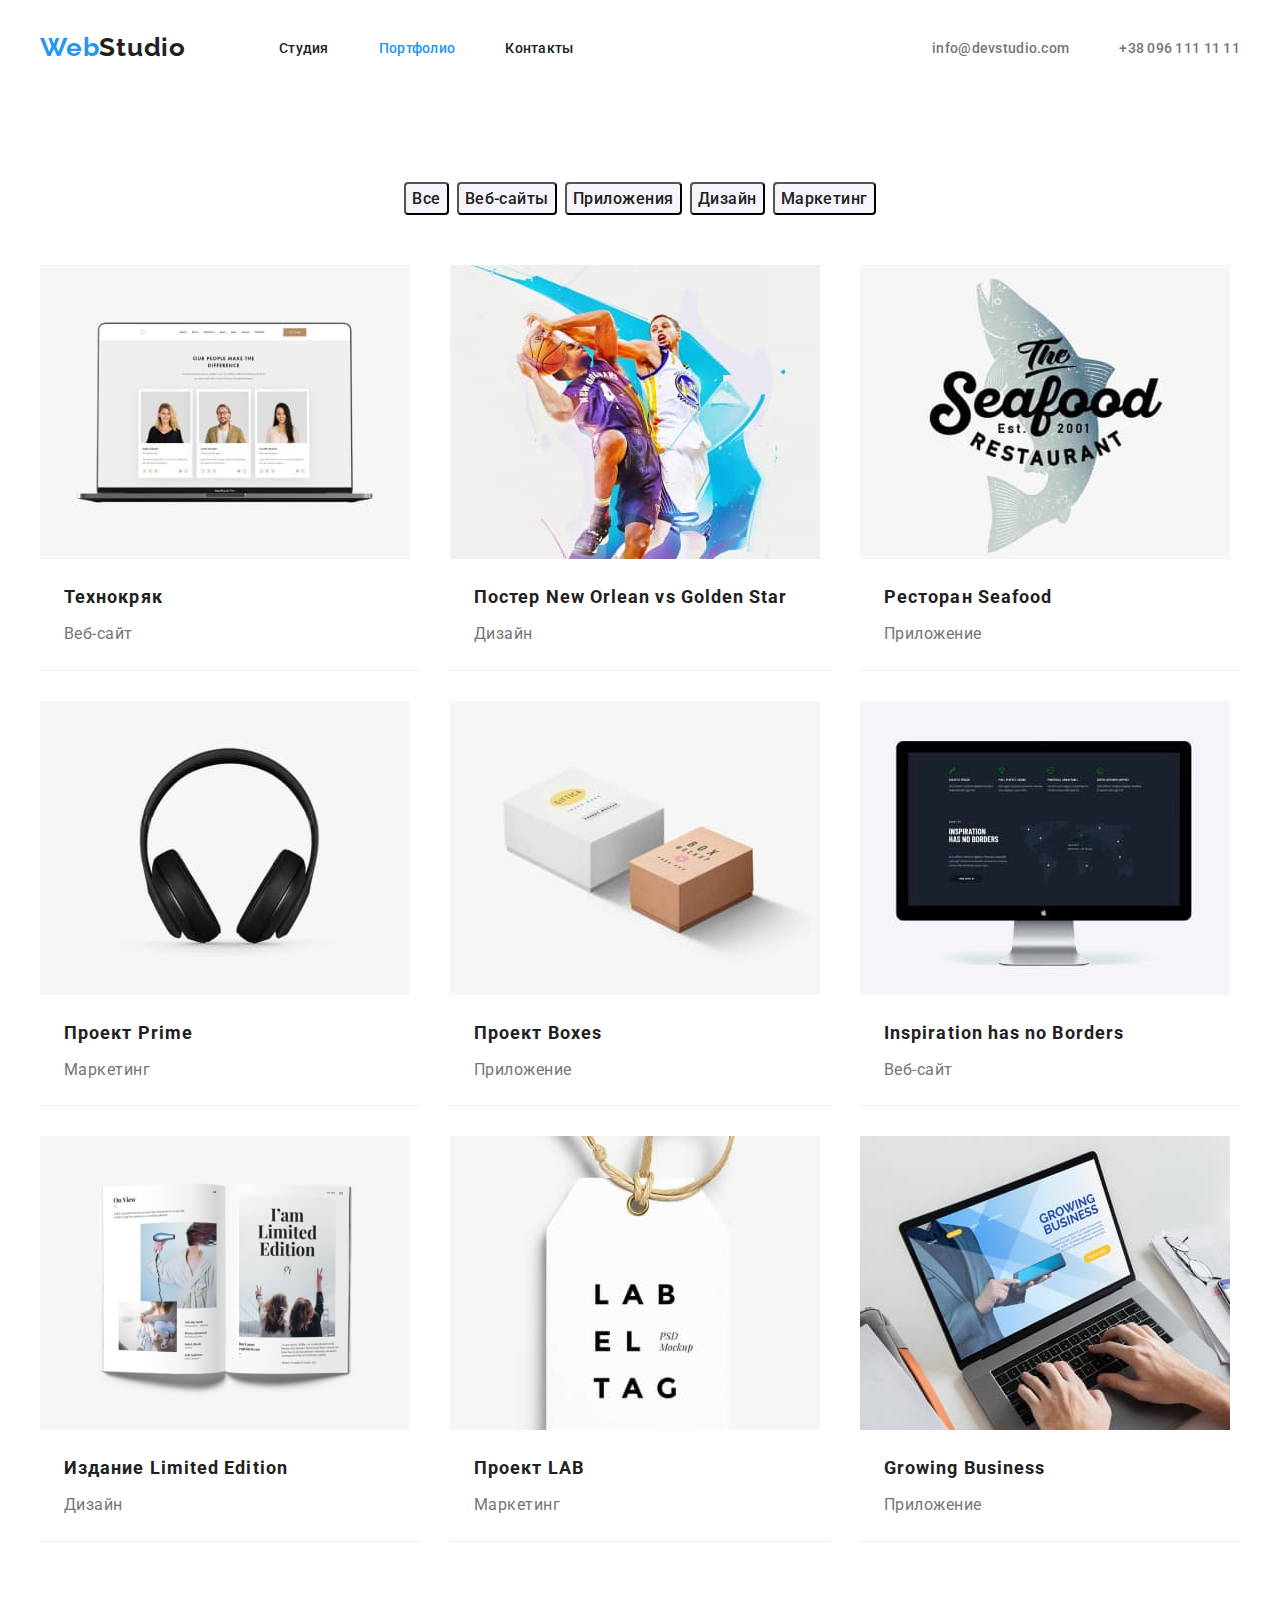
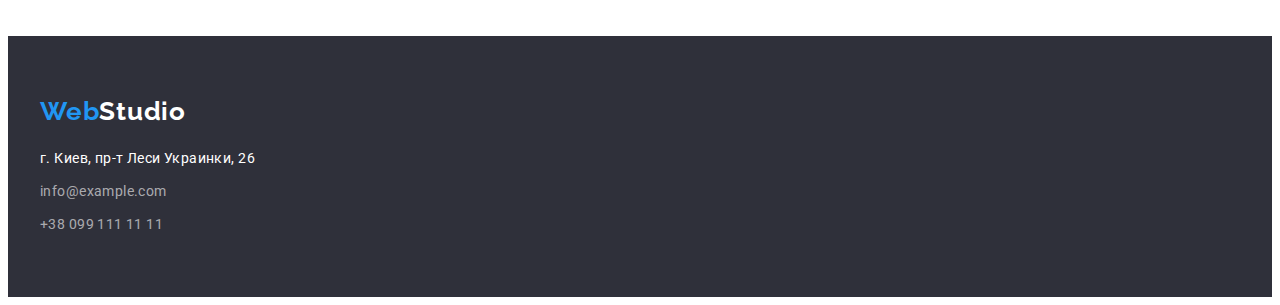
==== commit e6ded689: "123" ====
--- a/portfolio.html
+++ b/portfolio.html
@@ -5,12 +5,20 @@
     <meta http-equiv="X-UA-Compatible" content="IE=edge" />
     <meta name="viewport" content="width=device-width, initial-scale=1.0" />
     <title>Document</title>
-    <link rel="stylesheet" href="./css/styles.css" />
+    
     <link rel="preconnect" href="https://fonts.gstatic.com" />
     <link
       href="https://fonts.googleapis.com/css2?family=Raleway:wght@700&family=Roboto:wght@400;500;700;900&display=swap"
       rel="stylesheet"
     />
+    <link
+      rel="stylesheet"
+      href="https://cdnjs.cloudflare.com/ajax/libs/modern-normalize/0.2.0/modern-normalize.min.css"
+      integrity="sha512-sqIVMkf5f8XGYI/UZYGs7wODxlUeoj9JknataPfUwtvrSKWMHrMXGZ7Evb6nabFYJQG15vFFyALe6r0nWCD1Ug=="
+      crossorigin="anonymous"
+      referrerpolicy="no-referrer"
+    />
+    <link rel="stylesheet" href="./css/styles.css" />
   </head>
   <body>
     <header class="page-header">
@@ -46,8 +54,8 @@
       </div>
     </header>
     <main>
-      <section>
-        <div class="container category-list-container">
+      <section class="section">
+        <div class="container ">
           <h2 hidden>Лист категорий</h2>
           <ul class="category-list list">
             <li class="category-list-item">
--- a/css/styles.css
+++ b/css/styles.css
@@ -40,6 +40,10 @@
   padding-left: 15px;
   padding-right: 15px;
 }
+.section {
+  padding-top: 94px;
+  padding-bottom: 94px;
+}
 /* header */
 .page-header {
   padding-top: 24px;
@@ -166,11 +170,10 @@
   border-radius: 4px;
 }
 .advantage {
-  padding-top: 94px;
+  padding-bottom: 0;
 }
 .advantage-list {
   display: flex;
-  /* padding-top: 94px; */
 }
 .advantage-list-item:not(:last-child) {
   margin-right: 30px;
@@ -193,7 +196,7 @@
   color: #757575;
 }
 .about {
-  padding-top: 94px;
+  /* padding-top: 94px; */
 }
 .about-title {
   margin-bottom: 50px;
@@ -207,7 +210,7 @@
 }
 .about-list {
   display: flex;
-  padding-bottom: 94px;
+  /* padding-bottom: 94px; */
 }
 .about-list-item:not(:last-child) {
   margin-right: 30px;
@@ -236,8 +239,8 @@
   text-align: center;
 }
 .team-container {
-  padding-top: 94px;
-  padding-bottom: 94px;
+  /* padding-top: 94px; */
+  /* padding-bottom: 94px; */
 }
 .team-list-item {
   flex-basis: calc((100% - 120px) / 4);
@@ -340,8 +343,7 @@
   margin-left: 30px;
   margin-top: 30px;
   background: #ffffff;
-  border: 1px solid #eeeeee;
-  box-sizing: border-box;
+  border-bottom: 1px solid #eeeeee;
 }
 .product-item-suptitle {
   font-weight: 700;
@@ -355,10 +357,6 @@
 .product-item-content {
   padding: 20px 24px;
 }
-.category-list-container {
-  padding-top: 94px;
-  padding-bottom: 94px;
-}
 .category-list {
   display: flex;
   justify-content: center;
